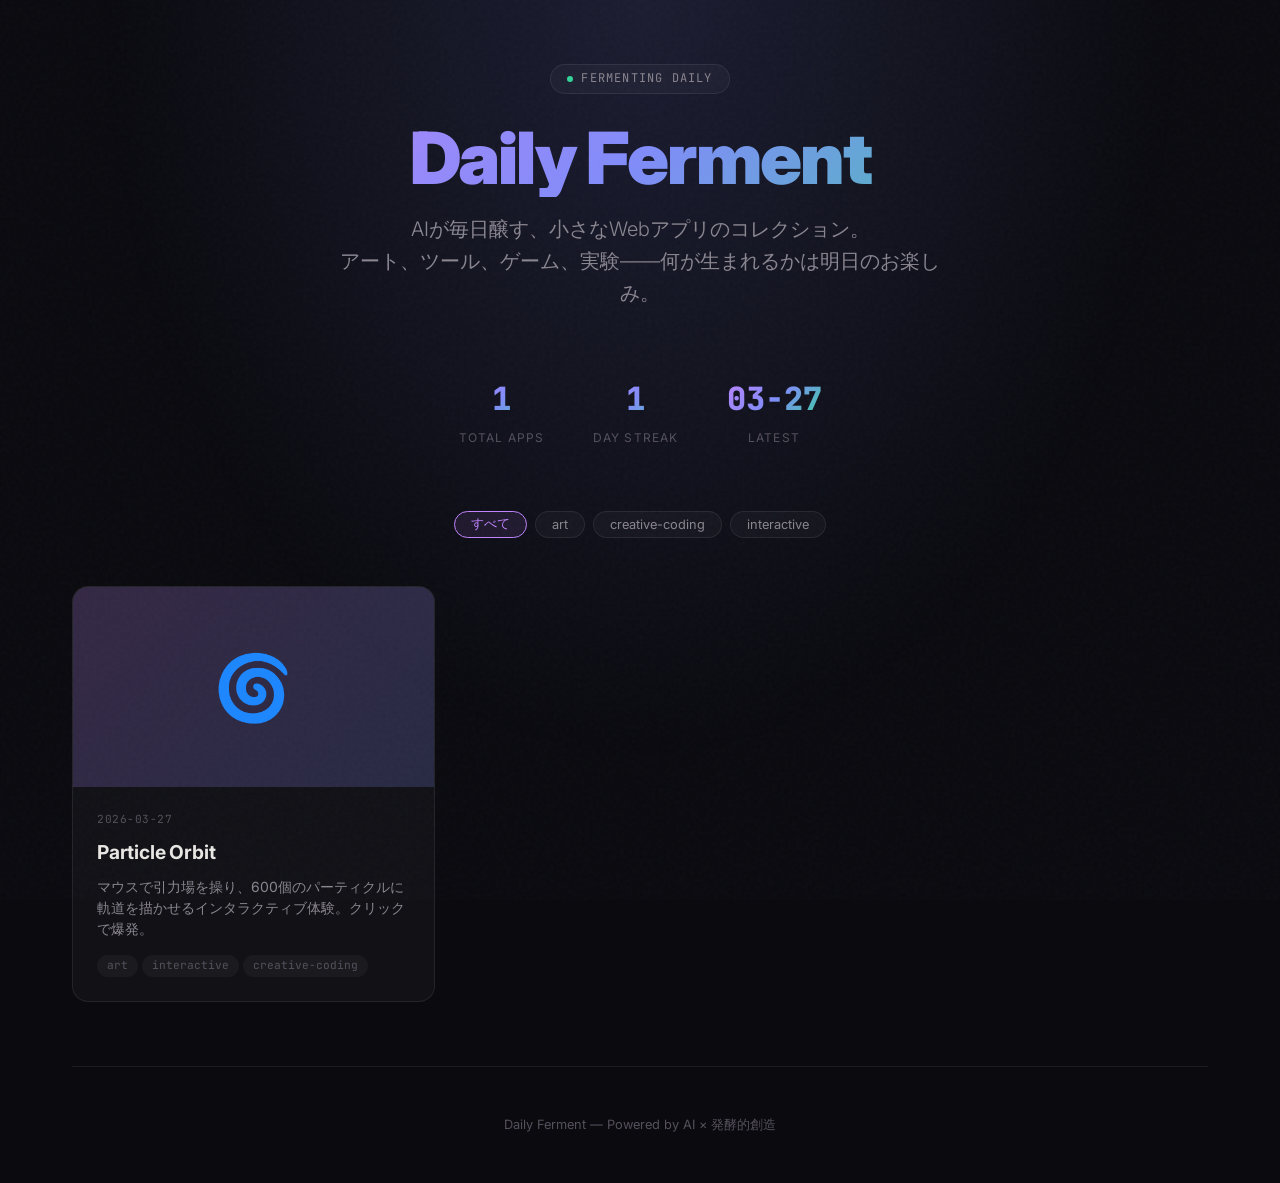
==== index.html @ 6ed2bafb "🧪 Initial setup: Daily Ferment portal" ====
<!DOCTYPE html>
<html lang="ja">
<head>
  <meta charset="UTF-8">
  <meta name="viewport" content="width=device-width, initial-scale=1.0">
  <title>Daily Ferment — 毎日醸すWebアプリ</title>
  <meta name="description" content="AIが毎日生成する小さなWebアプリのコレクション。アート、ツール、ゲーム、実験的なインタラクション。">
  <link rel="stylesheet" href="style.css">
  <link rel="icon" href="data:image/svg+xml,<svg xmlns='http://www.w3.org/2000/svg' viewBox='0 0 100 100'><text y='.9em' font-size='90'>🧪</text></svg>">
</head>
<body>
  <div class="noise-overlay"></div>

  <div class="container">
    <!-- Header -->
    <header class="header">
      <div class="header__badge">
        <span class="header__badge-dot"></span>
        <span>fermenting daily</span>
      </div>
      <h1 class="header__title">Daily Ferment</h1>
      <p class="header__subtitle">AIが毎日醸す、小さなWebアプリのコレクション。<br>アート、ツール、ゲーム、実験——何が生まれるかは明日のお楽しみ。</p>
    </header>

    <!-- Stats -->
    <div class="stats">
      <div class="stats__item">
        <div class="stats__value" id="stats-total">0</div>
        <div class="stats__label">Total Apps</div>
      </div>
      <div class="stats__item">
        <div class="stats__value" id="stats-streak">0</div>
        <div class="stats__label">Day Streak</div>
      </div>
      <div class="stats__item">
        <div class="stats__value" id="stats-latest">—</div>
        <div class="stats__label">Latest</div>
      </div>
    </div>

    <!-- Filter Tags -->
    <div class="filters" id="filters"></div>

    <!-- App Grid -->
    <main class="grid" id="app-grid"></main>

    <!-- Empty State -->
    <div class="empty-state" id="empty-state" style="display: none;">
      <div class="empty-state__emoji">🧫</div>
      <h2 class="empty-state__title">まだ何も醸されていません</h2>
      <p class="empty-state__text">最初の発酵が始まるのを待っています。明日、ここに新しいアプリが現れるかもしれません。</p>
    </div>

    <!-- Footer -->
    <footer class="footer">
      <p>Daily Ferment — Powered by AI × 発酵的創造</p>
    </footer>
  </div>

  <script>
    const GRADIENTS = ['gradient-1', 'gradient-2', 'gradient-3', 'gradient-4', 'gradient-5'];

    let catalog = [];
    let activeFilter = 'all';

    async function init() {
      try {
        const res = await fetch('catalog.json');
        catalog = await res.json();
      } catch (e) {
        catalog = [];
      }
      updateStats();
      buildFilters();
      renderGrid();
    }

    function updateStats() {
      document.getElementById('stats-total').textContent = catalog.length;

      // Calculate streak
      if (catalog.length === 0) {
        document.getElementById('stats-streak').textContent = '0';
        document.getElementById('stats-latest').textContent = '—';
        return;
      }

      const sorted = [...catalog].sort((a, b) => b.date.localeCompare(a.date));
      document.getElementById('stats-latest').textContent = sorted[0].date.slice(5); // MM-DD

      let streak = 1;
      const today = new Date();
      today.setHours(0, 0, 0, 0);

      for (let i = 0; i < sorted.length - 1; i++) {
        const curr = new Date(sorted[i].date);
        const prev = new Date(sorted[i + 1].date);
        const diffDays = (curr - prev) / (1000 * 60 * 60 * 24);
        if (diffDays === 1) {
          streak++;
        } else {
          break;
        }
      }
      document.getElementById('stats-streak').textContent = streak;
    }

    function buildFilters() {
      const tagSet = new Set();
      catalog.forEach(app => (app.tags || []).forEach(t => tagSet.add(t)));

      const container = document.getElementById('filters');
      if (tagSet.size === 0) {
        container.style.display = 'none';
        return;
      }

      const allBtn = createFilterTag('all', 'すべて', true);
      container.appendChild(allBtn);

      [...tagSet].sort().forEach(tag => {
        container.appendChild(createFilterTag(tag, tag));
      });
    }

    function createFilterTag(value, label, isActive = false) {
      const btn = document.createElement('button');
      btn.className = 'filter-tag' + (isActive ? ' active' : '');
      btn.textContent = label;
      btn.addEventListener('click', () => {
        activeFilter = value;
        document.querySelectorAll('.filter-tag').forEach(b => b.classList.remove('active'));
        btn.classList.add('active');
        renderGrid();
      });
      return btn;
    }

    function renderGrid() {
      const grid = document.getElementById('app-grid');
      const empty = document.getElementById('empty-state');

      const filtered = activeFilter === 'all'
        ? catalog
        : catalog.filter(app => (app.tags || []).includes(activeFilter));

      // Sort newest first
      const sorted = [...filtered].sort((a, b) => b.date.localeCompare(a.date));

      if (sorted.length === 0) {
        grid.innerHTML = '';
        grid.style.display = 'none';
        empty.style.display = 'block';
        return;
      }

      empty.style.display = 'none';
      grid.style.display = 'grid';

      grid.innerHTML = sorted.map((app, i) => `
        <a class="card" href="apps/${app.date}_${app.slug}/index.html" target="_blank">
          <div class="card__preview ${GRADIENTS[i % GRADIENTS.length]}">
            <div class="card__preview-bg"></div>
            <span>${app.emoji || '🧪'}</span>
          </div>
          <div class="card__body">
            <div class="card__date">${app.date}</div>
            <h2 class="card__title">${app.title}</h2>
            <p class="card__description">${app.description}</p>
            <div class="card__tags">
              ${(app.tags || []).map(t => `<span class="card__tag">${t}</span>`).join('')}
            </div>
          </div>
        </a>
      `).join('');
    }

    init();
  </script>
</body>
</html>
---- style.css ----
/* ===== Daily Ferment — Design System ===== */

@import url('https://fonts.googleapis.com/css2?family=Inter:wght@300;400;500;600;700;800;900&family=JetBrains+Mono:wght@400;500&display=swap');

:root {
  /* Colors — Deep fermentation palette */
  --bg-primary: #0a0a0f;
  --bg-secondary: #12121a;
  --bg-card: rgba(255, 255, 255, 0.03);
  --bg-card-hover: rgba(255, 255, 255, 0.06);
  --glass-border: rgba(255, 255, 255, 0.08);
  --glass-border-hover: rgba(255, 255, 255, 0.15);

  --text-primary: #e8e6e3;
  --text-secondary: #8a8690;
  --text-muted: #55515c;

  --accent-1: #c084fc; /* purple */
  --accent-2: #818cf8; /* indigo */
  --accent-3: #34d399; /* emerald */
  --accent-4: #fb923c; /* amber */
  --accent-5: #f472b6; /* pink */

  --gradient-hero: linear-gradient(135deg, #c084fc 0%, #818cf8 50%, #34d399 100%);
  --gradient-glow: radial-gradient(ellipse at 50% 0%, rgba(129, 140, 248, 0.15) 0%, transparent 60%);

  /* Typography */
  --font-sans: 'Inter', -apple-system, BlinkMacSystemFont, sans-serif;
  --font-mono: 'JetBrains Mono', 'SF Mono', monospace;

  /* Spacing */
  --space-xs: 0.25rem;
  --space-sm: 0.5rem;
  --space-md: 1rem;
  --space-lg: 1.5rem;
  --space-xl: 2rem;
  --space-2xl: 3rem;
  --space-3xl: 4rem;

  /* Radius */
  --radius-sm: 8px;
  --radius-md: 12px;
  --radius-lg: 16px;
  --radius-xl: 24px;

  /* Transitions */
  --transition-fast: 150ms cubic-bezier(0.4, 0, 0.2, 1);
  --transition-base: 250ms cubic-bezier(0.4, 0, 0.2, 1);
  --transition-slow: 400ms cubic-bezier(0.4, 0, 0.2, 1);
}

/* ===== Reset & Base ===== */
*, *::before, *::after {
  box-sizing: border-box;
  margin: 0;
  padding: 0;
}

html {
  font-size: 16px;
  scroll-behavior: smooth;
  -webkit-font-smoothing: antialiased;
  -moz-osx-font-smoothing: grayscale;
}

body {
  font-family: var(--font-sans);
  background: var(--bg-primary);
  color: var(--text-primary);
  line-height: 1.6;
  min-height: 100vh;
  overflow-x: hidden;
}

/* ===== Background Effects ===== */
body::before {
  content: '';
  position: fixed;
  top: 0;
  left: 0;
  right: 0;
  height: 100vh;
  background: var(--gradient-glow);
  pointer-events: none;
  z-index: 0;
}

.noise-overlay {
  position: fixed;
  top: 0;
  left: 0;
  width: 100%;
  height: 100%;
  opacity: 0.03;
  pointer-events: none;
  z-index: 1;
  background-image: url("data:image/svg+xml,%3Csvg viewBox='0 0 256 256' xmlns='http://www.w3.org/2000/svg'%3E%3Cfilter id='noise'%3E%3CfeTurbulence type='fractalNoise' baseFrequency='0.9' numOctaves='4' stitchTiles='stitch'/%3E%3C/filter%3E%3Crect width='100%25' height='100%25' filter='url(%23noise)'/%3E%3C/svg%3E");
}

/* ===== Layout ===== */
.container {
  max-width: 1200px;
  margin: 0 auto;
  padding: 0 var(--space-xl);
  position: relative;
  z-index: 2;
}

/* ===== Header ===== */
.header {
  padding: var(--space-3xl) 0 var(--space-xl);
  text-align: center;
}

.header__badge {
  display: inline-flex;
  align-items: center;
  gap: var(--space-sm);
  padding: var(--space-xs) var(--space-md);
  background: var(--bg-card);
  border: 1px solid var(--glass-border);
  border-radius: 100px;
  font-family: var(--font-mono);
  font-size: 0.75rem;
  color: var(--text-secondary);
  text-transform: uppercase;
  letter-spacing: 0.1em;
  margin-bottom: var(--space-lg);
}

.header__badge-dot {
  width: 6px;
  height: 6px;
  border-radius: 50%;
  background: var(--accent-3);
  animation: pulse-dot 2s ease-in-out infinite;
}

@keyframes pulse-dot {
  0%, 100% { opacity: 1; }
  50% { opacity: 0.3; }
}

.header__title {
  font-size: clamp(2.5rem, 6vw, 4.5rem);
  font-weight: 900;
  line-height: 1.1;
  letter-spacing: -0.03em;
  background: var(--gradient-hero);
  -webkit-background-clip: text;
  -webkit-text-fill-color: transparent;
  background-clip: text;
  margin-bottom: var(--space-md);
}

.header__subtitle {
  font-size: clamp(1rem, 2vw, 1.25rem);
  color: var(--text-secondary);
  font-weight: 300;
  max-width: 600px;
  margin: 0 auto;
}

/* ===== Stats Bar ===== */
.stats {
  display: flex;
  justify-content: center;
  gap: var(--space-2xl);
  padding: var(--space-xl) 0;
  margin-bottom: var(--space-xl);
}

.stats__item {
  text-align: center;
}

.stats__value {
  font-size: 2rem;
  font-weight: 800;
  font-family: var(--font-mono);
  background: var(--gradient-hero);
  -webkit-background-clip: text;
  -webkit-text-fill-color: transparent;
  background-clip: text;
}

.stats__label {
  font-size: 0.75rem;
  color: var(--text-muted);
  text-transform: uppercase;
  letter-spacing: 0.1em;
  margin-top: var(--space-xs);
}

/* ===== Filter Tags ===== */
.filters {
  display: flex;
  flex-wrap: wrap;
  justify-content: center;
  gap: var(--space-sm);
  margin-bottom: var(--space-2xl);
}

.filter-tag {
  padding: var(--space-xs) var(--space-md);
  background: var(--bg-card);
  border: 1px solid var(--glass-border);
  border-radius: 100px;
  color: var(--text-secondary);
  font-size: 0.8rem;
  cursor: pointer;
  transition: all var(--transition-fast);
  font-family: var(--font-sans);
}

.filter-tag:hover,
.filter-tag.active {
  background: rgba(192, 132, 252, 0.1);
  border-color: var(--accent-1);
  color: var(--accent-1);
}

/* ===== App Grid ===== */
.grid {
  display: grid;
  grid-template-columns: repeat(auto-fill, minmax(340px, 1fr));
  gap: var(--space-lg);
  padding-bottom: var(--space-3xl);
}

/* ===== App Card ===== */
.card {
  position: relative;
  background: var(--bg-card);
  border: 1px solid var(--glass-border);
  border-radius: var(--radius-lg);
  overflow: hidden;
  transition: all var(--transition-base);
  cursor: pointer;
  text-decoration: none;
  color: inherit;
  display: block;
}

.card:hover {
  background: var(--bg-card-hover);
  border-color: var(--glass-border-hover);
  transform: translateY(-4px);
  box-shadow: 0 20px 40px rgba(0, 0, 0, 0.3);
}

.card__preview {
  width: 100%;
  height: 200px;
  position: relative;
  overflow: hidden;
  display: flex;
  align-items: center;
  justify-content: center;
  font-size: 4rem;
}

.card__preview-bg {
  position: absolute;
  inset: 0;
  opacity: 0.15;
  transition: opacity var(--transition-base);
}

.card:hover .card__preview-bg {
  opacity: 0.25;
}

.card__body {
  padding: var(--space-lg);
}

.card__date {
  font-family: var(--font-mono);
  font-size: 0.7rem;
  color: var(--text-muted);
  text-transform: uppercase;
  letter-spacing: 0.05em;
  margin-bottom: var(--space-sm);
}

.card__title {
  font-size: 1.2rem;
  font-weight: 700;
  margin-bottom: var(--space-sm);
  letter-spacing: -0.01em;
}

.card__description {
  font-size: 0.875rem;
  color: var(--text-secondary);
  line-height: 1.5;
  margin-bottom: var(--space-md);
}

.card__tags {
  display: flex;
  flex-wrap: wrap;
  gap: var(--space-xs);
}

.card__tag {
  padding: 2px 10px;
  background: rgba(255, 255, 255, 0.04);
  border-radius: 100px;
  font-size: 0.7rem;
  color: var(--text-muted);
  font-family: var(--font-mono);
}

/* ===== Empty State ===== */
.empty-state {
  text-align: center;
  padding: var(--space-3xl) var(--space-xl);
  color: var(--text-muted);
}

.empty-state__emoji {
  font-size: 4rem;
  margin-bottom: var(--space-lg);
  animation: float 3s ease-in-out infinite;
}

@keyframes float {
  0%, 100% { transform: translateY(0); }
  50% { transform: translateY(-10px); }
}

.empty-state__title {
  font-size: 1.5rem;
  font-weight: 600;
  color: var(--text-secondary);
  margin-bottom: var(--space-sm);
}

.empty-state__text {
  font-size: 0.9rem;
  max-width: 400px;
  margin: 0 auto;
}

/* ===== Footer ===== */
.footer {
  text-align: center;
  padding: var(--space-2xl) 0;
  border-top: 1px solid var(--glass-border);
  color: var(--text-muted);
  font-size: 0.8rem;
}

.footer a {
  color: var(--accent-1);
  text-decoration: none;
}

/* ===== Responsive ===== */
@media (max-width: 768px) {
  .container {
    padding: 0 var(--space-md);
  }

  .grid {
    grid-template-columns: 1fr;
  }

  .stats {
    gap: var(--space-lg);
  }

  .stats__value {
    font-size: 1.5rem;
  }
}

/* ===== Animations ===== */
.card {
  animation: fadeInUp 0.5s ease-out both;
}

.card:nth-child(1) { animation-delay: 0.05s; }
.card:nth-child(2) { animation-delay: 0.1s; }
.card:nth-child(3) { animation-delay: 0.15s; }
.card:nth-child(4) { animation-delay: 0.2s; }
.card:nth-child(5) { animation-delay: 0.25s; }
.card:nth-child(6) { animation-delay: 0.3s; }

@keyframes fadeInUp {
  from {
    opacity: 0;
    transform: translateY(20px);
  }
  to {
    opacity: 1;
    transform: translateY(0);
  }
}

/* ===== Gradient backgrounds for cards ===== */
.gradient-1 { background: linear-gradient(135deg, #c084fc33, #818cf833); }
.gradient-2 { background: linear-gradient(135deg, #818cf833, #34d39933); }
.gradient-3 { background: linear-gradient(135deg, #34d39933, #fb923c33); }
.gradient-4 { background: linear-gradient(135deg, #fb923c33, #f472b633); }
.gradient-5 { background: linear-gradient(135deg, #f472b633, #c084fc33); }
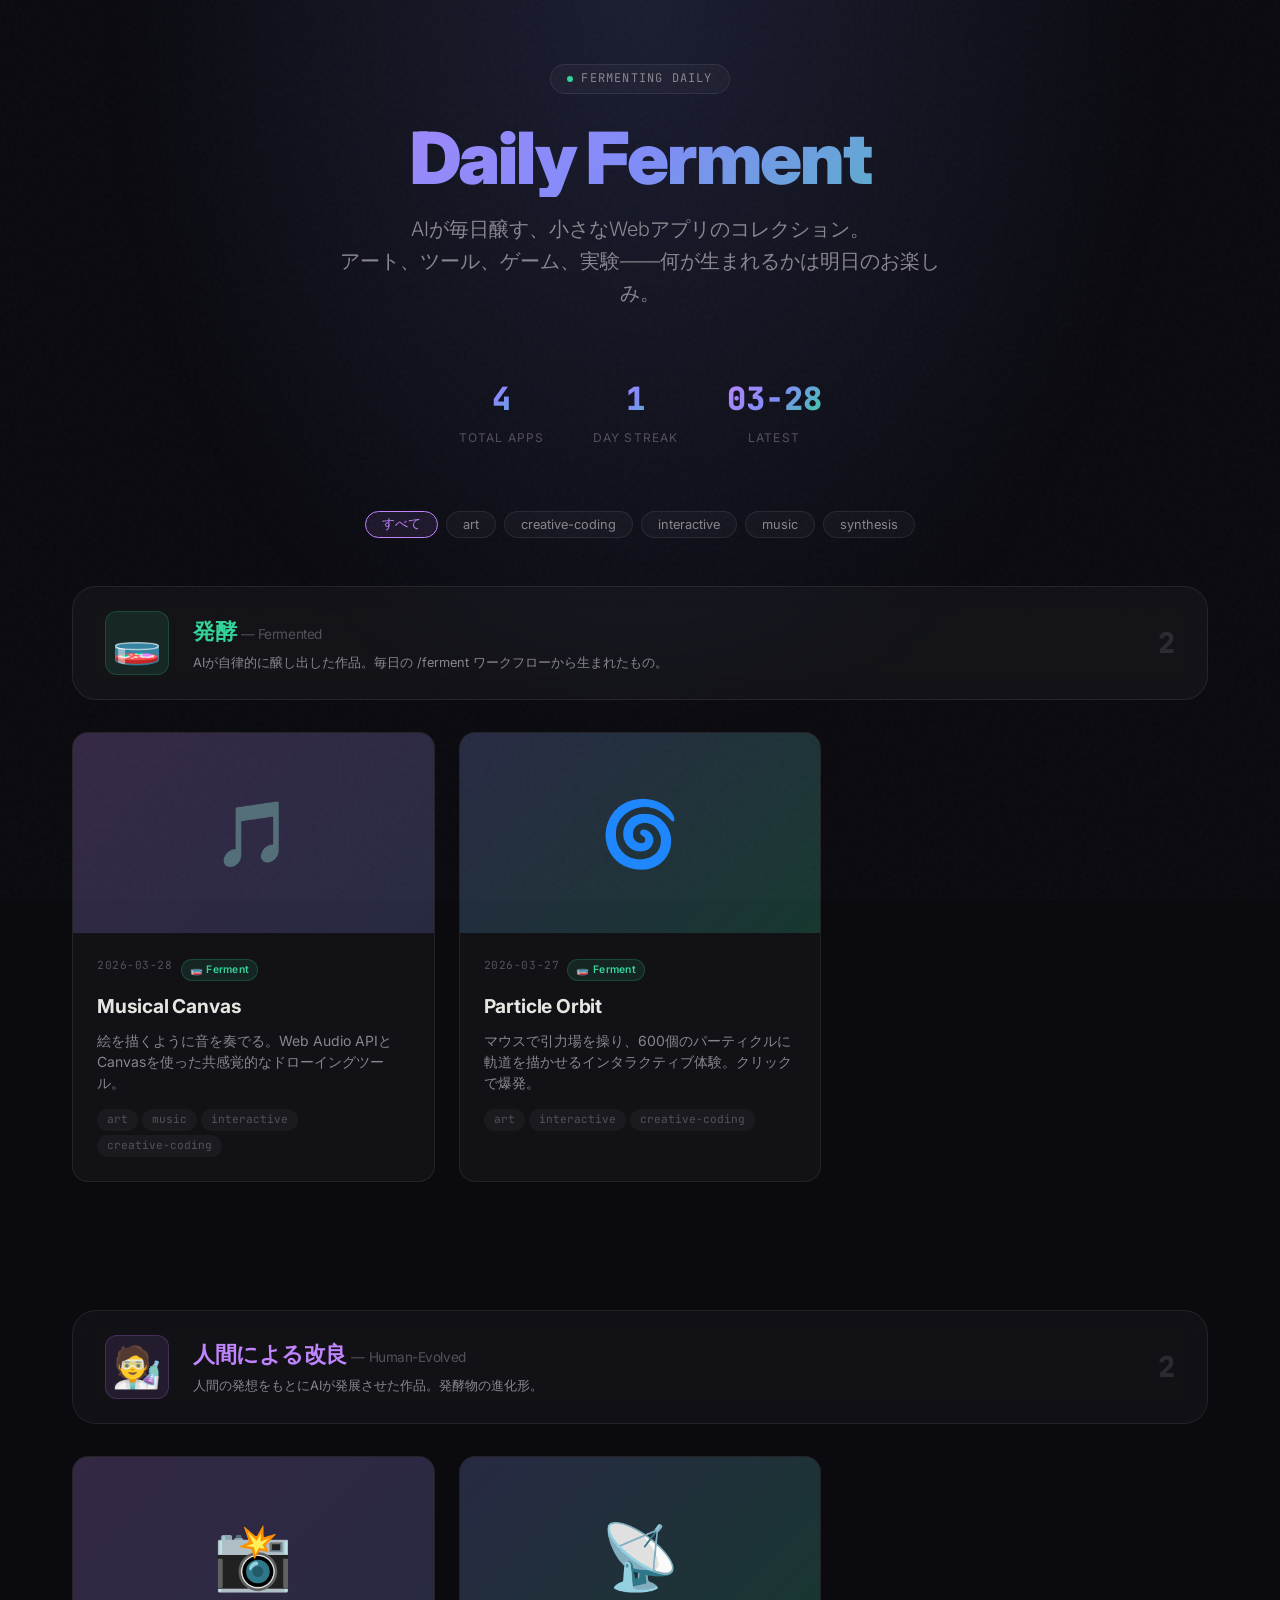
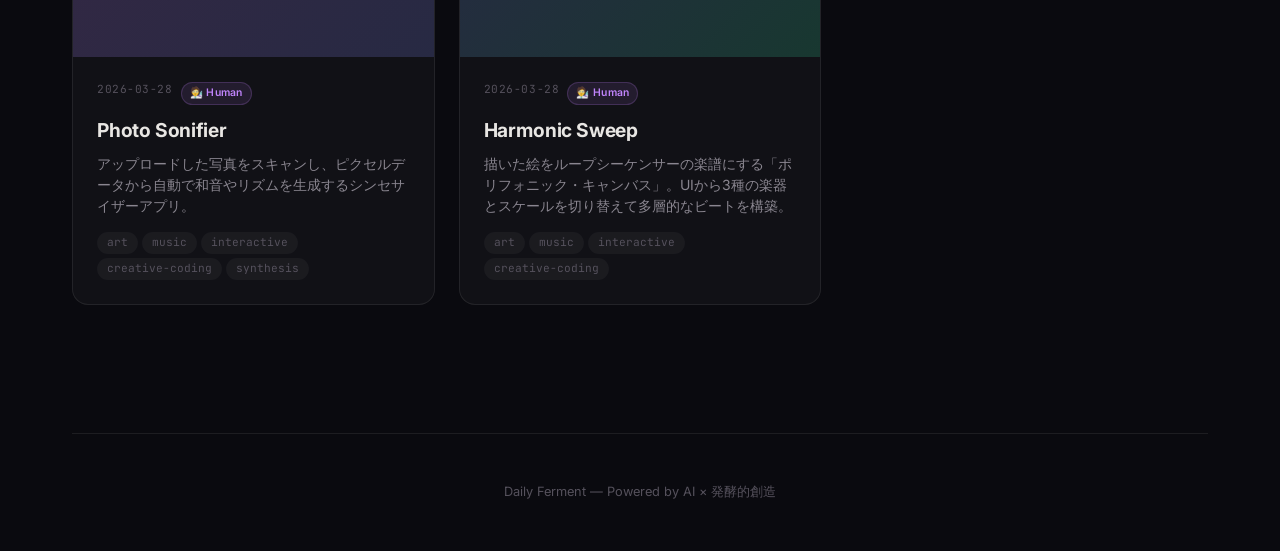
==== commit 1a660e52: "✨ feat(portal): Split apps by origin — Fermented vs Human-Evolved sections" ====
--- a/index.html
+++ b/index.html
@@ -1,13 +1,16 @@
 <!DOCTYPE html>
 <html lang="ja">
+
 <head>
   <meta charset="UTF-8">
   <meta name="viewport" content="width=device-width, initial-scale=1.0">
   <title>Daily Ferment — 毎日醸すWebアプリ</title>
   <meta name="description" content="AIが毎日生成する小さなWebアプリのコレクション。アート、ツール、ゲーム、実験的なインタラクション。">
   <link rel="stylesheet" href="style.css">
-  <link rel="icon" href="data:image/svg+xml,<svg xmlns='http://www.w3.org/2000/svg' viewBox='0 0 100 100'><text y='.9em' font-size='90'>🧪</text></svg>">
+  <link rel="icon"
+    href="data:image/svg+xml,<svg xmlns='http://www.w3.org/2000/svg' viewBox='0 0 100 100'><text y='.9em' font-size='90'>🧪</text></svg>">
 </head>
+
 <body>
   <div class="noise-overlay"></div>
 
@@ -41,8 +44,33 @@
     <!-- Filter Tags -->
     <div class="filters" id="filters"></div>
 
-    <!-- App Grid -->
-    <main class="grid" id="app-grid"></main>
+    <!-- ===== Section: 発酵 (AI Autonomous) ===== -->
+    <section class="origin-section" id="section-ferment">
+      <div class="section-header">
+        <div class="section-header__icon section-header__icon--ferment">🧫</div>
+        <div>
+          <h2 class="section-header__title section-header__title--ferment">発酵 <span class="section-header__en">—
+              Fermented</span></h2>
+          <p class="section-header__desc">AIが自律的に醸し出した作品。毎日の /ferment ワークフローから生まれたもの。</p>
+        </div>
+        <span class="section-header__count" id="count-ferment">0</span>
+      </div>
+      <div class="grid" id="grid-ferment"></div>
+    </section>
+
+    <!-- ===== Section: 人間による改良 (Human-directed) ===== -->
+    <section class="origin-section" id="section-human">
+      <div class="section-header">
+        <div class="section-header__icon section-header__icon--human">🧑‍🔬</div>
+        <div>
+          <h2 class="section-header__title section-header__title--human">人間による改良 <span class="section-header__en">—
+              Human-Evolved</span></h2>
+          <p class="section-header__desc">人間の発想をもとにAIが発展させた作品。発酵物の進化形。</p>
+        </div>
+        <span class="section-header__count" id="count-human">0</span>
+      </div>
+      <div class="grid" id="grid-human"></div>
+    </section>
 
     <!-- Empty State -->
     <div class="empty-state" id="empty-state" style="display: none;">
@@ -78,7 +106,6 @@
     function updateStats() {
       document.getElementById('stats-total').textContent = catalog.length;
 
-      // Calculate streak
       if (catalog.length === 0) {
         document.getElementById('stats-streak').textContent = '0';
         document.getElementById('stats-latest').textContent = '—';
@@ -86,12 +113,9 @@
       }
 
       const sorted = [...catalog].sort((a, b) => b.date.localeCompare(a.date));
-      document.getElementById('stats-latest').textContent = sorted[0].date.slice(5); // MM-DD
+      document.getElementById('stats-latest').textContent = sorted[0].date.slice(5);
 
       let streak = 1;
-      const today = new Date();
-      today.setHours(0, 0, 0, 0);
-
       for (let i = 0; i < sorted.length - 1; i++) {
         const curr = new Date(sorted[i].date);
         const prev = new Date(sorted[i + 1].date);
@@ -137,34 +161,58 @@
     }
 
     function renderGrid() {
-      const grid = document.getElementById('app-grid');
       const empty = document.getElementById('empty-state');
 
       const filtered = activeFilter === 'all'
         ? catalog
         : catalog.filter(app => (app.tags || []).includes(activeFilter));
 
-      // Sort newest first
       const sorted = [...filtered].sort((a, b) => b.date.localeCompare(a.date));
 
       if (sorted.length === 0) {
-        grid.innerHTML = '';
-        grid.style.display = 'none';
+        document.getElementById('grid-ferment').innerHTML = '';
+        document.getElementById('grid-human').innerHTML = '';
+        document.getElementById('section-ferment').style.display = 'none';
+        document.getElementById('section-human').style.display = 'none';
         empty.style.display = 'block';
         return;
       }
 
       empty.style.display = 'none';
+
+      // Split by origin
+      const fermentApps = sorted.filter(app => app.origin !== 'human');
+      const humanApps = sorted.filter(app => app.origin === 'human');
+
+      renderSection('grid-ferment', 'section-ferment', 'count-ferment', fermentApps);
+      renderSection('grid-human', 'section-human', 'count-human', humanApps);
+    }
+
+    function renderSection(gridId, sectionId, countId, apps) {
+      const grid = document.getElementById(gridId);
+      const section = document.getElementById(sectionId);
+      const count = document.getElementById(countId);
+
+      if (apps.length === 0) {
+        section.style.display = 'none';
+        return;
+      }
+
+      section.style.display = 'block';
+      count.textContent = apps.length;
       grid.style.display = 'grid';
 
-      grid.innerHTML = sorted.map((app, i) => `
+      grid.innerHTML = apps.map((app, i) => `
         <a class="card" href="apps/${app.date}_${app.slug}/index.html" target="_blank">
           <div class="card__preview ${GRADIENTS[i % GRADIENTS.length]}">
             <div class="card__preview-bg"></div>
             <span>${app.emoji || '🧪'}</span>
           </div>
           <div class="card__body">
-            <div class="card__date">${app.date}</div>
+            <div class="card__meta">
+              <span class="card__date">${app.date}</span>
+              <span class="card__origin-badge card__origin-badge--${app.origin || 'ferment'}">${app.origin === 'human' ? '🧑‍🔬 Human' : '🧫 Ferment'}</span>
+            </div>
             <h2 class="card__title">${app.title}</h2>
             <p class="card__description">${app.description}</p>
             <div class="card__tags">
@@ -178,4 +226,5 @@
     init();
   </script>
 </body>
-</html>
+
+</html>
--- a/style.css
+++ b/style.css
@@ -15,11 +15,16 @@
   --text-secondary: #8a8690;
   --text-muted: #55515c;
 
-  --accent-1: #c084fc; /* purple */
-  --accent-2: #818cf8; /* indigo */
-  --accent-3: #34d399; /* emerald */
-  --accent-4: #fb923c; /* amber */
-  --accent-5: #f472b6; /* pink */
+  --accent-1: #c084fc;
+  /* purple */
+  --accent-2: #818cf8;
+  /* indigo */
+  --accent-3: #34d399;
+  /* emerald */
+  --accent-4: #fb923c;
+  /* amber */
+  --accent-5: #f472b6;
+  /* pink */
 
   --gradient-hero: linear-gradient(135deg, #c084fc 0%, #818cf8 50%, #34d399 100%);
   --gradient-glow: radial-gradient(ellipse at 50% 0%, rgba(129, 140, 248, 0.15) 0%, transparent 60%);
@@ -50,7 +55,9 @@
 }
 
 /* ===== Reset & Base ===== */
-*, *::before, *::after {
+*,
+*::before,
+*::after {
   box-sizing: border-box;
   margin: 0;
   padding: 0;
@@ -137,8 +144,15 @@
 }
 
 @keyframes pulse-dot {
-  0%, 100% { opacity: 1; }
-  50% { opacity: 0.3; }
+
+  0%,
+  100% {
+    opacity: 1;
+  }
+
+  50% {
+    opacity: 0.3;
+  }
 }
 
 .header__title {
@@ -327,8 +341,15 @@
 }
 
 @keyframes float {
-  0%, 100% { transform: translateY(0); }
-  50% { transform: translateY(-10px); }
+
+  0%,
+  100% {
+    transform: translateY(0);
+  }
+
+  50% {
+    transform: translateY(-10px);
+  }
 }
 
 .empty-state__title {
@@ -382,18 +403,36 @@
   animation: fadeInUp 0.5s ease-out both;
 }
 
-.card:nth-child(1) { animation-delay: 0.05s; }
-.card:nth-child(2) { animation-delay: 0.1s; }
-.card:nth-child(3) { animation-delay: 0.15s; }
-.card:nth-child(4) { animation-delay: 0.2s; }
-.card:nth-child(5) { animation-delay: 0.25s; }
-.card:nth-child(6) { animation-delay: 0.3s; }
+.card:nth-child(1) {
+  animation-delay: 0.05s;
+}
+
+.card:nth-child(2) {
+  animation-delay: 0.1s;
+}
+
+.card:nth-child(3) {
+  animation-delay: 0.15s;
+}
+
+.card:nth-child(4) {
+  animation-delay: 0.2s;
+}
+
+.card:nth-child(5) {
+  animation-delay: 0.25s;
+}
+
+.card:nth-child(6) {
+  animation-delay: 0.3s;
+}
 
 @keyframes fadeInUp {
   from {
     opacity: 0;
     transform: translateY(20px);
   }
+
   to {
     opacity: 1;
     transform: translateY(0);
@@ -401,8 +440,143 @@
 }
 
 /* ===== Gradient backgrounds for cards ===== */
-.gradient-1 { background: linear-gradient(135deg, #c084fc33, #818cf833); }
-.gradient-2 { background: linear-gradient(135deg, #818cf833, #34d39933); }
-.gradient-3 { background: linear-gradient(135deg, #34d39933, #fb923c33); }
-.gradient-4 { background: linear-gradient(135deg, #fb923c33, #f472b633); }
-.gradient-5 { background: linear-gradient(135deg, #f472b633, #c084fc33); }
+.gradient-1 {
+  background: linear-gradient(135deg, #c084fc33, #818cf833);
+}
+
+.gradient-2 {
+  background: linear-gradient(135deg, #818cf833, #34d39933);
+}
+
+.gradient-3 {
+  background: linear-gradient(135deg, #34d39933, #fb923c33);
+}
+
+.gradient-4 {
+  background: linear-gradient(135deg, #fb923c33, #f472b633);
+}
+
+.gradient-5 {
+  background: linear-gradient(135deg, #f472b633, #c084fc33);
+}
+
+/* ===== Origin Sections ===== */
+.origin-section {
+  margin-bottom: var(--space-3xl);
+}
+
+.section-header {
+  display: flex;
+  align-items: center;
+  gap: var(--space-lg);
+  padding: var(--space-lg) var(--space-xl);
+  margin-bottom: var(--space-xl);
+  background: var(--bg-card);
+  border: 1px solid var(--glass-border);
+  border-radius: var(--radius-xl);
+  backdrop-filter: blur(12px);
+}
+
+.section-header__icon {
+  font-size: 2.5rem;
+  flex-shrink: 0;
+  width: 64px;
+  height: 64px;
+  display: flex;
+  align-items: center;
+  justify-content: center;
+  border-radius: var(--radius-md);
+}
+
+.section-header__icon--ferment {
+  background: rgba(52, 211, 153, 0.1);
+  border: 1px solid rgba(52, 211, 153, 0.2);
+}
+
+.section-header__icon--human {
+  background: rgba(192, 132, 252, 0.1);
+  border: 1px solid rgba(192, 132, 252, 0.2);
+}
+
+.section-header__title {
+  font-size: 1.4rem;
+  font-weight: 800;
+  letter-spacing: -0.02em;
+}
+
+.section-header__title--ferment {
+  color: var(--accent-3);
+}
+
+.section-header__title--human {
+  color: var(--accent-1);
+}
+
+.section-header__en {
+  font-weight: 400;
+  font-size: 0.85rem;
+  color: var(--text-muted);
+}
+
+.section-header__desc {
+  font-size: 0.8rem;
+  color: var(--text-secondary);
+  margin-top: var(--space-xs);
+}
+
+.section-header__count {
+  margin-left: auto;
+  font-family: var(--font-mono);
+  font-size: 1.8rem;
+  font-weight: 800;
+  color: var(--text-muted);
+  opacity: 0.4;
+  flex-shrink: 0;
+}
+
+/* Card meta row */
+.card__meta {
+  display: flex;
+  align-items: center;
+  gap: var(--space-sm);
+  margin-bottom: var(--space-sm);
+}
+
+.card__origin-badge {
+  padding: 2px 8px;
+  border-radius: 100px;
+  font-size: 0.65rem;
+  font-weight: 600;
+  letter-spacing: 0.03em;
+}
+
+.card__origin-badge--ferment {
+  background: rgba(52, 211, 153, 0.1);
+  color: var(--accent-3);
+  border: 1px solid rgba(52, 211, 153, 0.2);
+}
+
+.card__origin-badge--human {
+  background: rgba(192, 132, 252, 0.1);
+  color: var(--accent-1);
+  border: 1px solid rgba(192, 132, 252, 0.2);
+}
+
+/* ===== Responsive: Section Header ===== */
+@media (max-width: 768px) {
+  .section-header {
+    flex-wrap: wrap;
+    padding: var(--space-md);
+    gap: var(--space-md);
+  }
+
+  .section-header__icon {
+    width: 48px;
+    height: 48px;
+    font-size: 1.8rem;
+  }
+
+  .section-header__count {
+    font-size: 1.4rem;
+  }
+}
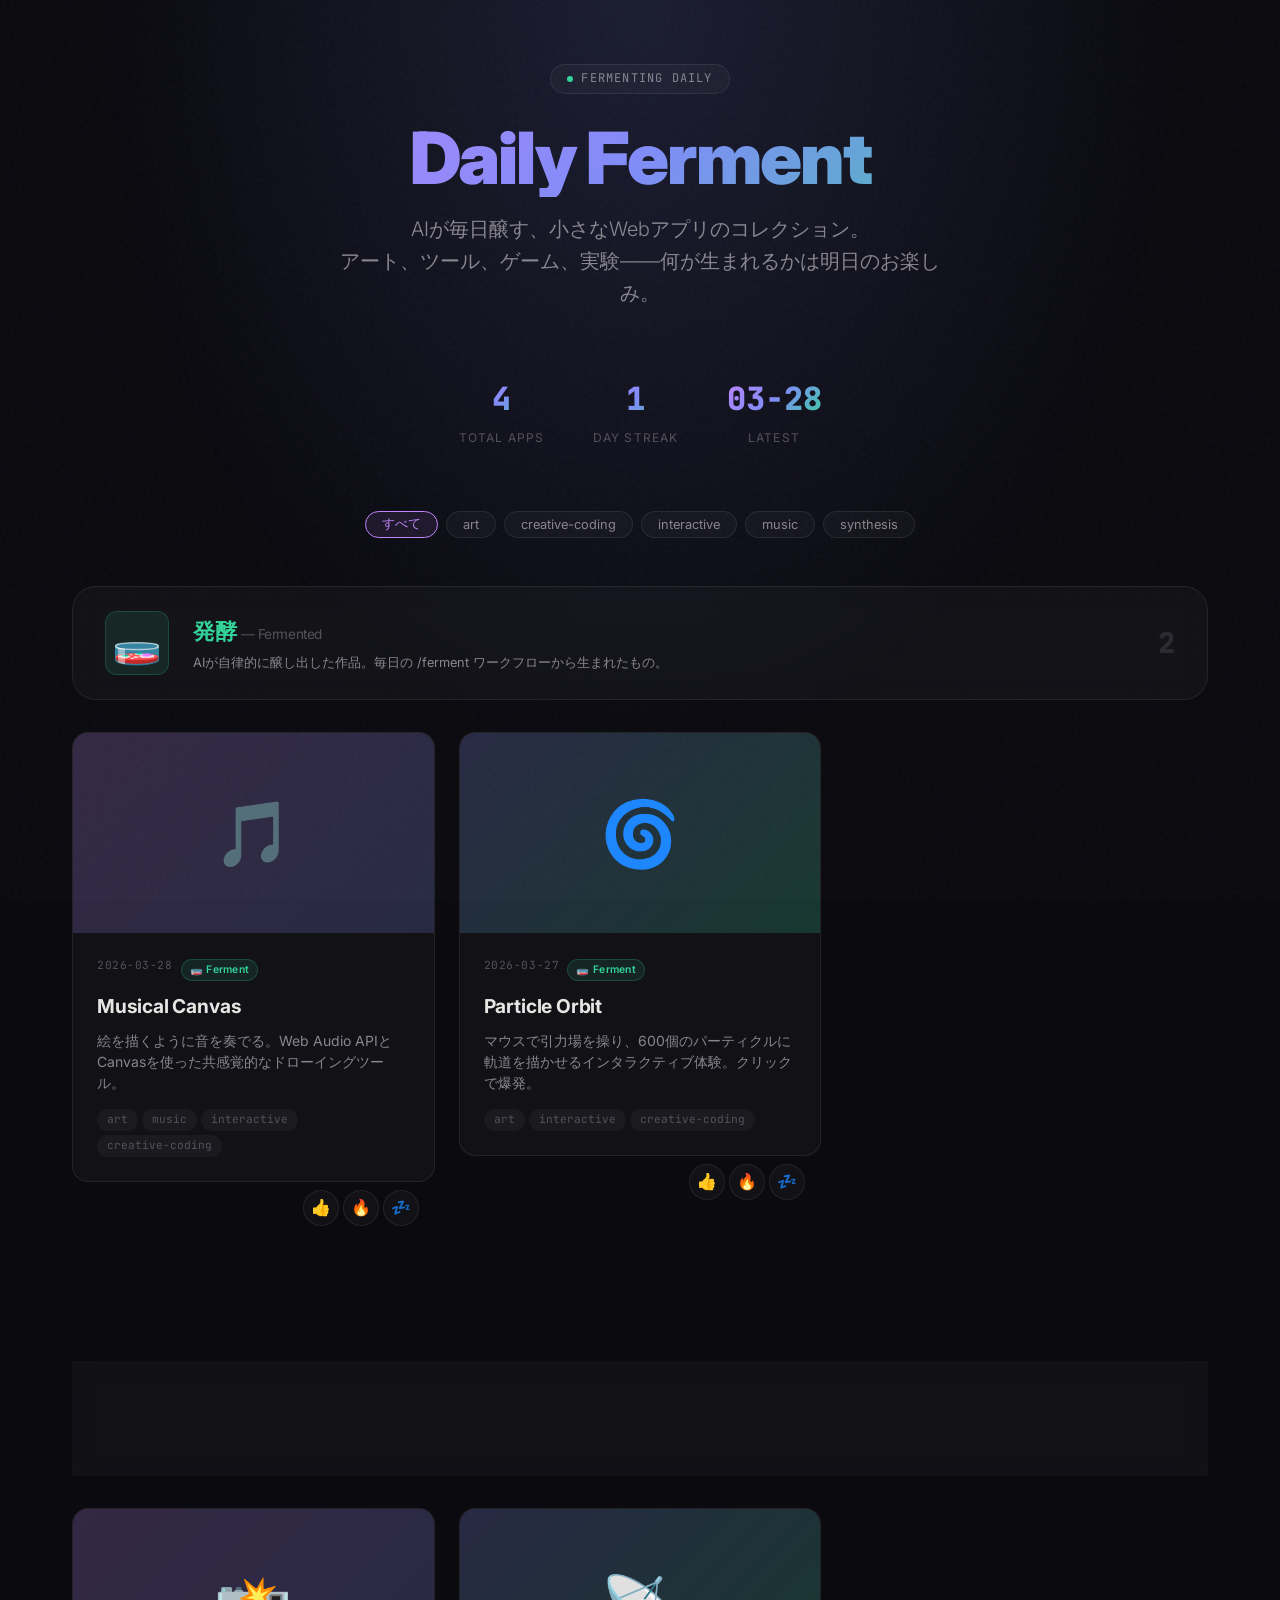
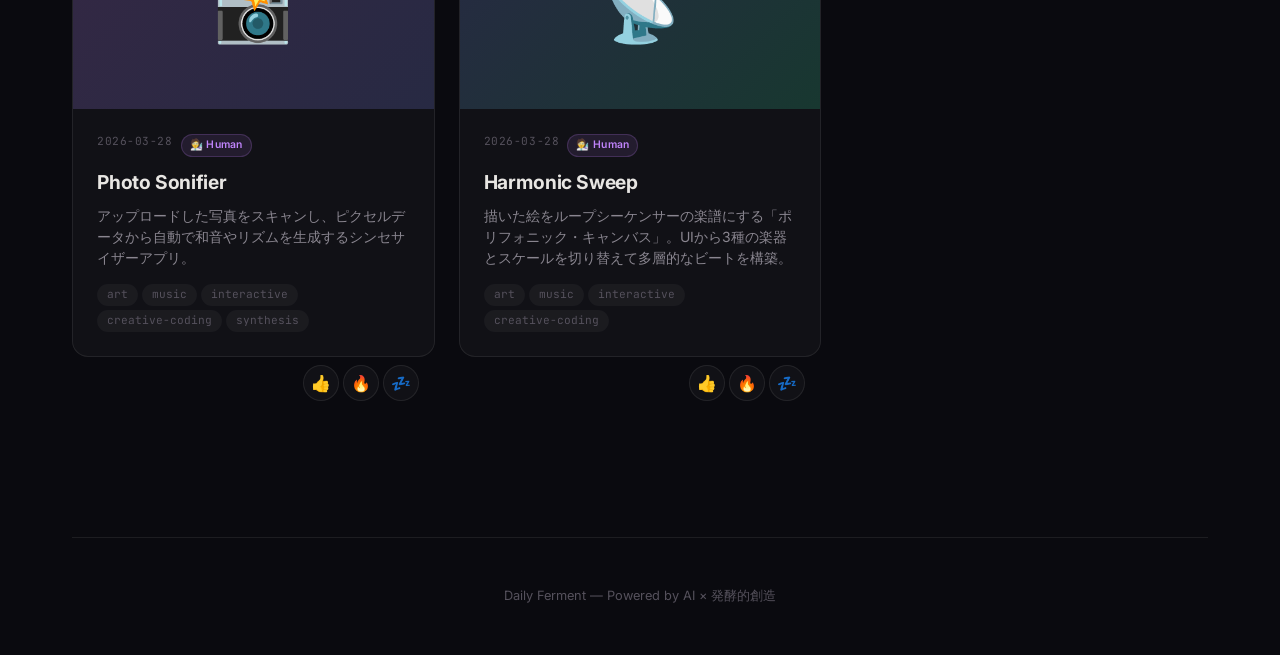
==== commit fa791551: "🧫 feat: Fermentation Environment System — sense human society as pseudo-nature" ====
--- a/index.html
+++ b/index.html
@@ -202,25 +202,78 @@
       count.textContent = apps.length;
       grid.style.display = 'grid';
 
-      grid.innerHTML = apps.map((app, i) => `
-        <a class="card" href="apps/${app.date}_${app.slug}/index.html" target="_blank">
-          <div class="card__preview ${GRADIENTS[i % GRADIENTS.length]}">
-            <div class="card__preview-bg"></div>
-            <span>${app.emoji || '🧪'}</span>
+      grid.innerHTML = apps.map((app, i) => {
+        const envSnap = app.environment_snapshot;
+        const envHtml = envSnap ? `
+          <div class="card__env">
+            ${envSnap.theme ? `<span class="card__env-tag" title="栄養素">🧬 ${envSnap.theme}</span>` : ''}
+            ${envSnap.sentiment ? `<span class="card__env-tag" title="pH">⚗️ ${envSnap.sentiment}</span>` : ''}
           </div>
-          <div class="card__body">
-            <div class="card__meta">
-              <span class="card__date">${app.date}</span>
-              <span class="card__origin-badge card__origin-badge--${app.origin || 'ferment'}">${app.origin === 'human' ? '🧑‍🔬 Human' : '🧫 Ferment'}</span>
+        ` : '';
+        
+        const feedbackData = getFeedback(app.slug);
+        
+        return `
+        <div class="card-wrapper">
+          <a class="card" href="apps/${app.date}_${app.slug}/index.html" target="_blank">
+            <div class="card__preview ${GRADIENTS[i % GRADIENTS.length]}">
+              <div class="card__preview-bg"></div>
+              <span>${app.emoji || '🧪'}</span>
             </div>
-            <h2 class="card__title">${app.title}</h2>
-            <p class="card__description">${app.description}</p>
-            <div class="card__tags">
-              ${(app.tags || []).map(t => `<span class="card__tag">${t}</span>`).join('')}
+            <div class="card__body">
+              <div class="card__meta">
+                <span class="card__date">${app.date}</span>
+                <span class="card__origin-badge card__origin-badge--${app.origin || 'ferment'}">${app.origin === 'human' ? '🧑‍🔬 Human' : '🧫 Ferment'}</span>
+              </div>
+              <h2 class="card__title">${app.title}</h2>
+              <p class="card__description">${app.description}</p>
+              ${envHtml}
+              <div class="card__tags">
+                ${(app.tags || []).map(t => `<span class="card__tag">${t}</span>`).join('')}
+              </div>
             </div>
+          </a>
+          <div class="card__reactions">
+            <button class="reaction-btn ${feedbackData === 'like' ? 'active' : ''}" onclick="react('${app.slug}','like',this)" title="いいね">👍</button>
+            <button class="reaction-btn ${feedbackData === 'fire' ? 'active' : ''}" onclick="react('${app.slug}','fire',this)" title="最高！">🔥</button>
+            <button class="reaction-btn ${feedbackData === 'sleep' ? 'active' : ''}" onclick="react('${app.slug}','sleep',this)" title="もっと欲しい">💤</button>
           </div>
-        </a>
-      `).join('');
+        </div>
+      `}).join('');
+    }
+
+    // --- Feedback (Shubo) System ---
+    function getFeedback(slug) {
+      try {
+        const data = JSON.parse(localStorage.getItem('ferment_feedback') || '{}');
+        return data[slug] || null;
+      } catch { return null; }
+    }
+
+    function react(slug, type, btn) {
+      event.preventDefault();
+      event.stopPropagation();
+      
+      let data;
+      try {
+        data = JSON.parse(localStorage.getItem('ferment_feedback') || '{}');
+      } catch { data = {}; }
+
+      // Toggle: if same reaction, remove it
+      if (data[slug] === type) {
+        delete data[slug];
+      } else {
+        data[slug] = type;
+      }
+      
+      localStorage.setItem('ferment_feedback', JSON.stringify(data));
+      
+      // Update button states
+      const wrapper = btn.closest('.card__reactions');
+      wrapper.querySelectorAll('.reaction-btn').forEach(b => b.classList.remove('active'));
+      if (data[slug]) {
+        btn.classList.add('active');
+      }
     }
 
     init();
--- a/style.css
+++ b/style.css
@@ -579,4 +579,91 @@
   .section-header__count {
     font-size: 1.4rem;
   }
+}
+
+/* ===== Card Wrapper (for reactions) ===== */
+.card-wrapper {
+  position: relative;
+  animation: fadeInUp 0.5s ease-out both;
+}
+
+.card-wrapper:nth-child(1) {
+  animation-delay: 0.05s;
+}
+
+.card-wrapper:nth-child(2) {
+  animation-delay: 0.1s;
+}
+
+.card-wrapper:nth-child(3) {
+  animation-delay: 0.15s;
+}
+
+.card-wrapper:nth-child(4) {
+  animation-delay: 0.2s;
+}
+
+.card-wrapper:nth-child(5) {
+  animation-delay: 0.25s;
+}
+
+.card-wrapper:nth-child(6) {
+  animation-delay: 0.3s;
+}
+
+/* ===== Reaction Buttons (Shubo) ===== */
+.card__reactions {
+  display: flex;
+  gap: var(--space-xs);
+  padding: var(--space-sm) var(--space-md);
+  justify-content: flex-end;
+}
+
+.reaction-btn {
+  width: 36px;
+  height: 36px;
+  display: flex;
+  align-items: center;
+  justify-content: center;
+  border-radius: 50%;
+  background: var(--bg-card);
+  border: 1px solid var(--glass-border);
+  font-size: 1rem;
+  cursor: pointer;
+  transition: all var(--transition-fast);
+  padding: 0;
+}
+
+.reaction-btn:hover {
+  background: rgba(255, 255, 255, 0.1);
+  transform: scale(1.15);
+}
+
+.reaction-btn.active {
+  background: rgba(192, 132, 252, 0.2);
+  border-color: var(--accent-1);
+  transform: scale(1.1);
+  box-shadow: 0 0 12px rgba(192, 132, 252, 0.3);
+}
+
+/* ===== Environment Snapshot Tags ===== */
+.card__env {
+  display: flex;
+  flex-wrap: wrap;
+  gap: var(--space-xs);
+  margin-bottom: var(--space-sm);
+}
+
+.card__env-tag {
+  padding: 3px 10px;
+  background: rgba(52, 211, 153, 0.05);
+  border: 1px solid rgba(52, 211, 153, 0.15);
+  border-radius: 100px;
+  font-size: 0.65rem;
+  color: var(--accent-3);
+  font-family: var(--font-sans);
+  max-width: 100%;
+  overflow: hidden;
+  text-overflow: ellipsis;
+  white-space: nowrap;
 }
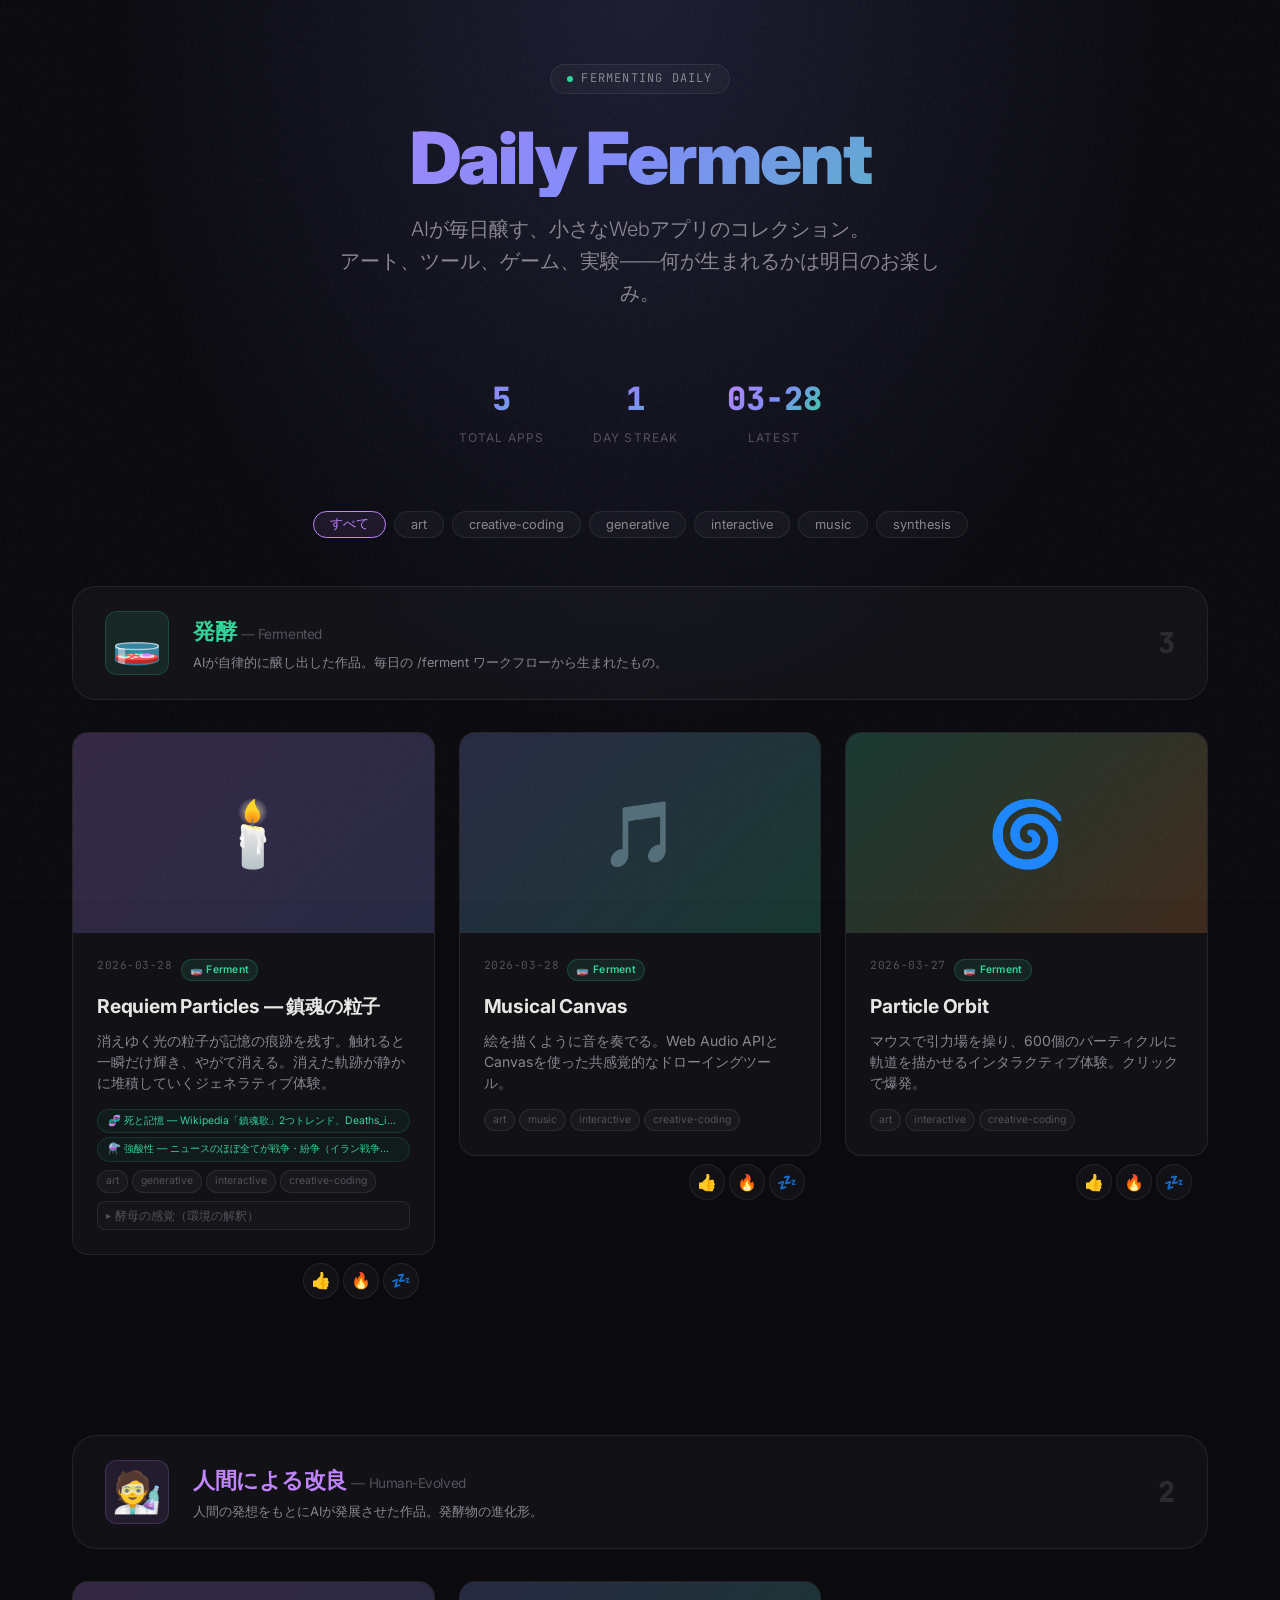
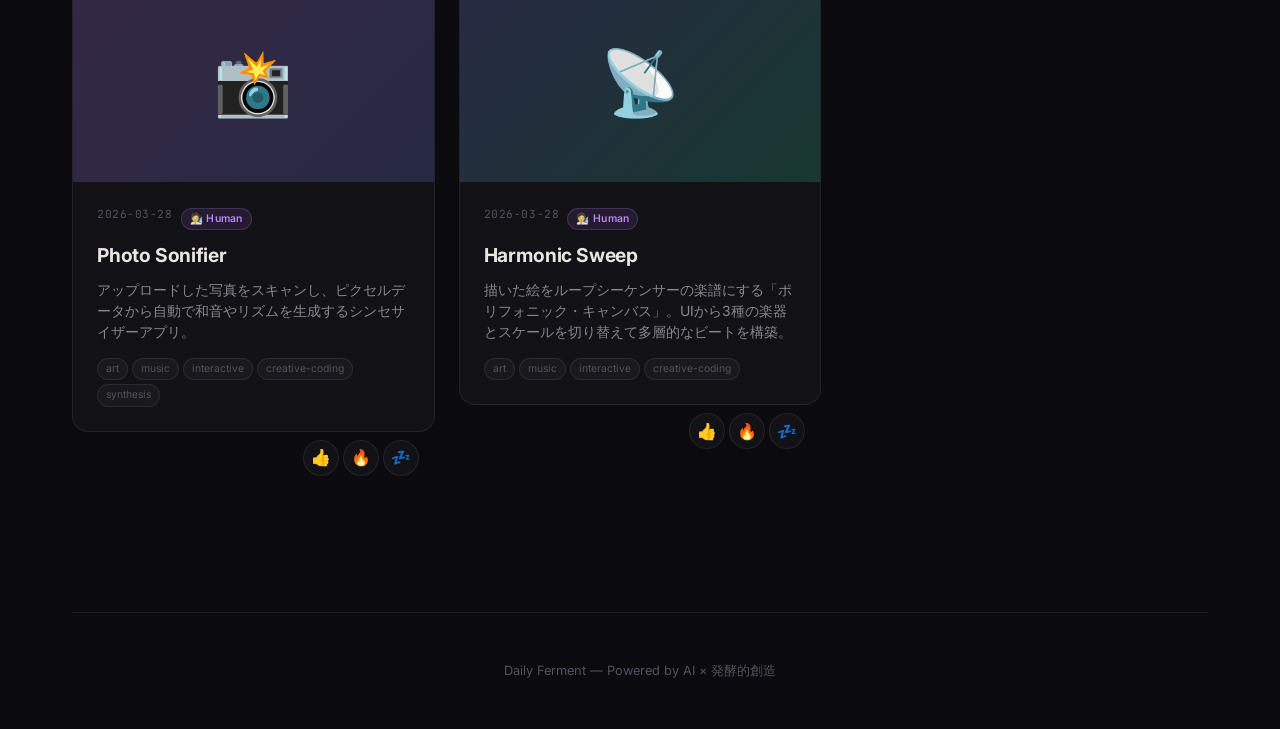
==== commit 32e59b1f: "✨ feat: record and display yeast feelings in portal UI" ====
--- a/index.html
+++ b/index.html
@@ -210,9 +210,9 @@
             ${envSnap.sentiment ? `<span class="card__env-tag" title="pH">⚗️ ${envSnap.sentiment}</span>` : ''}
           </div>
         ` : '';
-        
+
         const feedbackData = getFeedback(app.slug);
-        
+
         return `
         <div class="card-wrapper">
           <a class="card" href="apps/${app.date}_${app.slug}/index.html" target="_blank">
@@ -231,6 +231,12 @@
               <div class="card__tags">
                 ${(app.tags || []).map(t => `<span class="card__tag">${t}</span>`).join('')}
               </div>
+              ${envSnap && envSnap.feeling ? `
+              <details class="card__feeling">
+                <summary>酵母の感覚（環境の解釈）</summary>
+                <p>${envSnap.feeling}</p>
+              </details>
+              ` : ''}
             </div>
           </a>
           <div class="card__reactions">
@@ -253,7 +259,7 @@
     function react(slug, type, btn) {
       event.preventDefault();
       event.stopPropagation();
-      
+
       let data;
       try {
         data = JSON.parse(localStorage.getItem('ferment_feedback') || '{}');
@@ -265,9 +271,9 @@
       } else {
         data[slug] = type;
       }
-      
+
       localStorage.setItem('ferment_feedback', JSON.stringify(data));
-      
+
       // Update button states
       const wrapper = btn.closest('.card__reactions');
       wrapper.querySelectorAll('.reaction-btn').forEach(b => b.classList.remove('active'));
--- a/style.css
+++ b/style.css
@@ -316,15 +316,61 @@
   display: flex;
   flex-wrap: wrap;
   gap: var(--space-xs);
+  margin-top: auto;
 }
 
 .card__tag {
-  padding: 2px 10px;
-  background: rgba(255, 255, 255, 0.04);
+  font-size: 0.65rem;
+  color: var(--text-muted);
+  background: rgba(255, 255, 255, 0.03);
+  padding: 2px 8px;
   border-radius: 100px;
-  font-size: 0.7rem;
+  border: 1px solid var(--glass-border);
+}
+
+.card__feeling {
+  margin-top: var(--space-sm);
+  font-size: 0.75rem;
+  color: var(--text-body);
+  background: rgba(255, 255, 255, 0.02);
+  border: 1px solid var(--glass-border);
+  border-radius: var(--radius-sm);
+  padding: var(--space-xs) var(--space-sm);
+}
+
+.card__feeling summary {
+  cursor: pointer;
   color: var(--text-muted);
-  font-family: var(--font-mono);
+  font-weight: 500;
+  outline: none;
+  list-style: none;
+  /* Hide default arrow in some browsers */
+  display: flex;
+  align-items: center;
+  gap: 4px;
+}
+
+.card__feeling summary::-webkit-details-marker {
+  display: none;
+}
+
+.card__feeling summary::before {
+  content: "▸";
+  font-size: 0.8em;
+  transition: transform 0.2s;
+}
+
+.card__feeling[open] summary::before {
+  transform: rotate(90deg);
+}
+
+.card__feeling p {
+  margin-top: var(--space-xs);
+  line-height: 1.5;
+  color: var(--text-body);
+  opacity: 0.9;
+  border-top: 1px solid var(--glass-border);
+  padding-top: var(--space-xs);
 }
 
 /* ===== Empty State ===== */
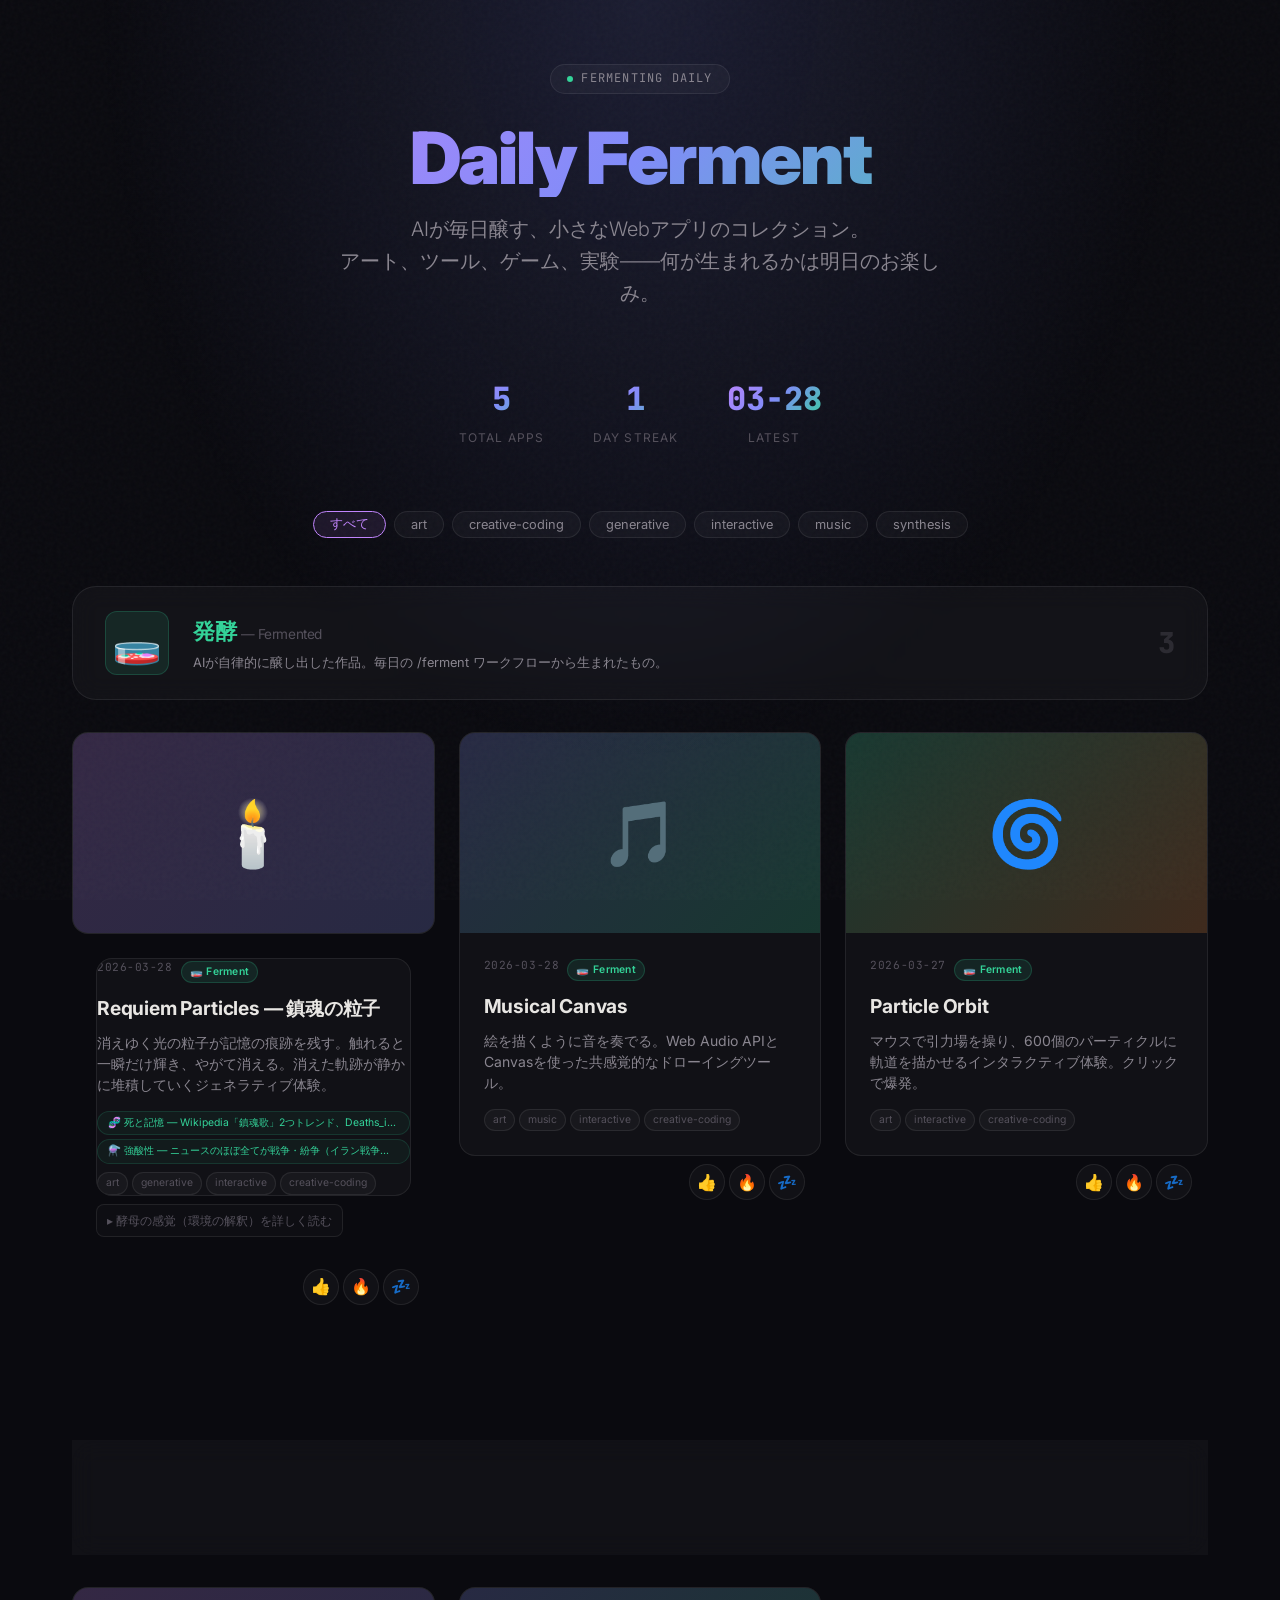
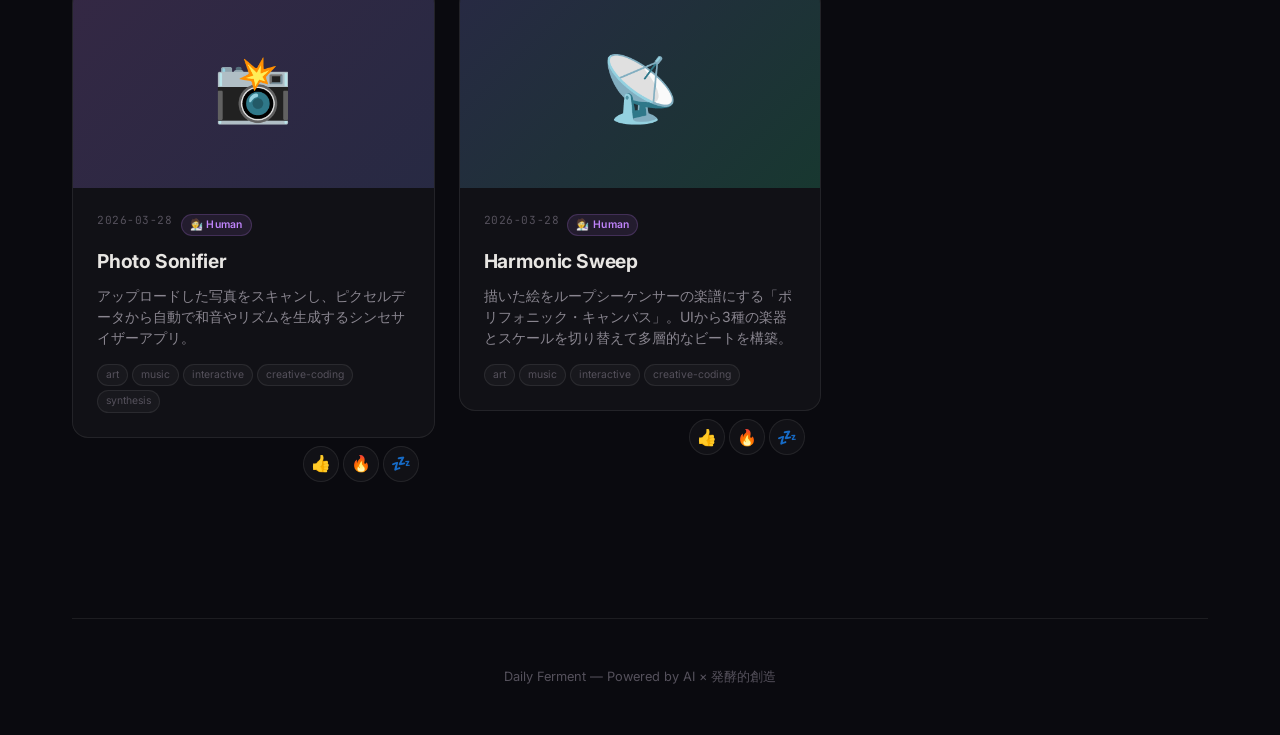
==== commit aa270c83: "✨ feat: add dedicated feeling details page" ====
--- a/index.html
+++ b/index.html
@@ -231,11 +231,10 @@
               <div class="card__tags">
                 ${(app.tags || []).map(t => `<span class="card__tag">${t}</span>`).join('')}
               </div>
-              ${envSnap && envSnap.feeling ? `
-              <details class="card__feeling">
-                <summary>酵母の感覚（環境の解釈）</summary>
-                <p>${envSnap.feeling}</p>
-              </details>
+              ${envSnap && (envSnap.detailed_feeling || envSnap.feeling) ? `
+              <a href="feeling.html?id=${app.slug}" class="card__feeling-link">
+                ▸ 酵母の感覚（環境の解釈）を詳しく読む
+              </a>
               ` : ''}
             </div>
           </a>
--- a/style.css
+++ b/style.css
@@ -328,49 +328,22 @@
   border: 1px solid var(--glass-border);
 }
 
-.card__feeling {
+.card__feeling-link {
+  display: inline-flex;
   margin-top: var(--space-sm);
   font-size: 0.75rem;
-  color: var(--text-body);
+  color: var(--text-muted);
+  text-decoration: none;
   background: rgba(255, 255, 255, 0.02);
   border: 1px solid var(--glass-border);
   border-radius: var(--radius-sm);
-  padding: var(--space-xs) var(--space-sm);
-}
-
-.card__feeling summary {
-  cursor: pointer;
-  color: var(--text-muted);
-  font-weight: 500;
-  outline: none;
-  list-style: none;
-  /* Hide default arrow in some browsers */
-  display: flex;
-  align-items: center;
-  gap: 4px;
-}
-
-.card__feeling summary::-webkit-details-marker {
-  display: none;
-}
-
-.card__feeling summary::before {
-  content: "▸";
-  font-size: 0.8em;
-  transition: transform 0.2s;
-}
-
-.card__feeling[open] summary::before {
-  transform: rotate(90deg);
-}
-
-.card__feeling p {
-  margin-top: var(--space-xs);
-  line-height: 1.5;
-  color: var(--text-body);
-  opacity: 0.9;
-  border-top: 1px solid var(--glass-border);
-  padding-top: var(--space-xs);
+  padding: 6px 10px;
+  transition: background 0.2s, color 0.2s;
+}
+
+.card__feeling-link:hover {
+  background: rgba(255, 255, 255, 0.06);
+  color: var(--text-heading);
 }
 
 /* ===== Empty State ===== */
